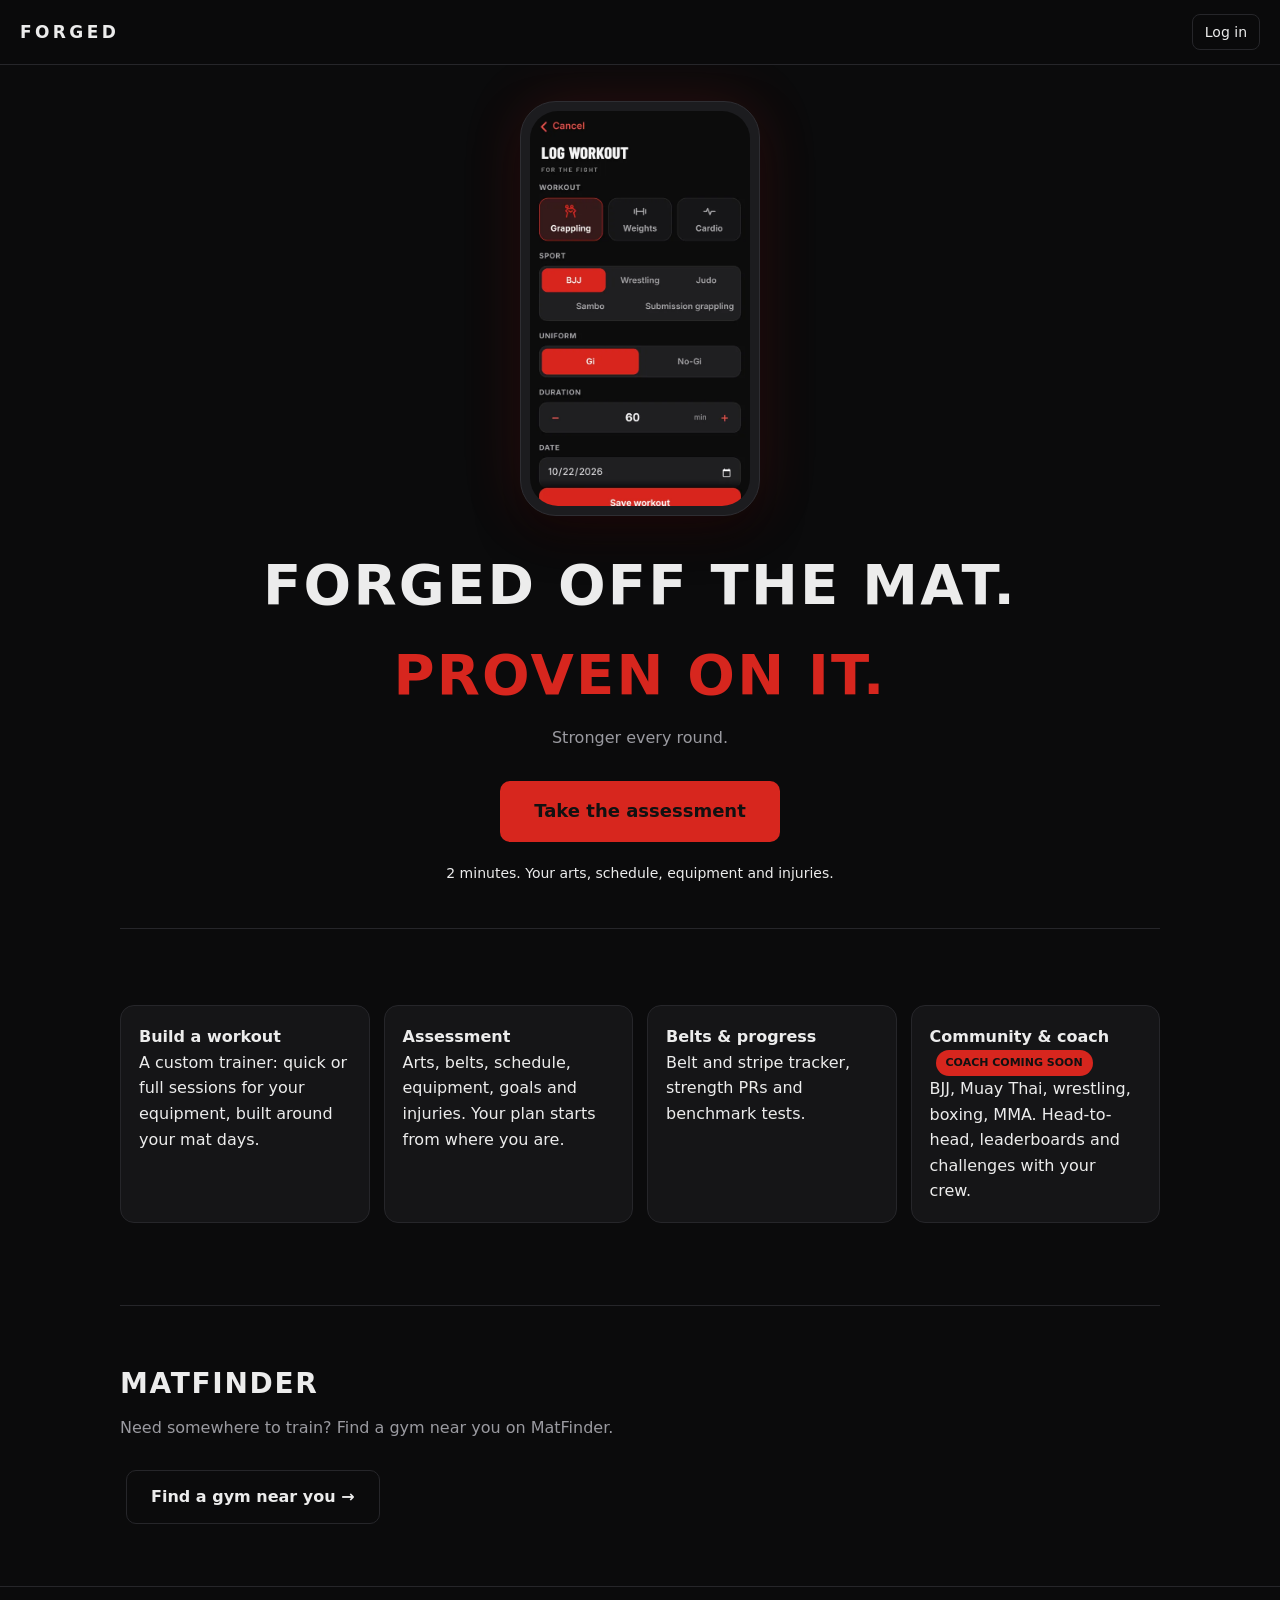
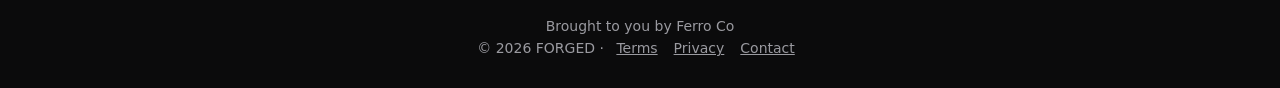
==== index.html @ e4dd95f2 "Landing hero: 'Forged off the mat. Proven on it.' / 'Stronger every round.'" ====
<!doctype html><html lang="en"><head><meta name="format-detection" content="telephone=no,email=no,address=no,date=no"><meta charset="utf-8"><meta name="viewport" content="width=device-width,initial-scale=1">
<title>FORGED — Forged off the mat. Proven on it.</title><meta name="description" content="FORGED builds your strength and mobility around your mat days, tracks your belts and keeps you training with your crew.">
<link rel="icon" href="/img/favicon.png"><meta property="og:image" content="https://forgedfight.com/img/share-card.png?v=1"><meta property="og:image:width" content="1200"><meta property="og:image:height" content="630"><meta name="twitter:card" content="summary_large_image"><meta name="twitter:image" content="https://forgedfight.com/img/share-card.png?v=1">
<style>
:root{--bg:#0B0B0C;--card:#151517;--line:#26262a;--fg:#ECECEC;--mute:#9a9aa0;--acc:#D7261E}
*{box-sizing:border-box}html{-webkit-text-size-adjust:100%;text-size-adjust:100%}body{margin:0;background:var(--bg);color:var(--fg);font:16px/1.6 system-ui,-apple-system,Segoe UI,Roboto,sans-serif}
a{color:var(--acc)}nav{display:flex;justify-content:space-between;align-items:center;padding:14px 20px;border-bottom:1px solid var(--line);position:sticky;top:0;background:rgba(11,11,12,.92);backdrop-filter:blur(6px);z-index:5}
nav b{letter-spacing:.2em}nav div a{color:var(--fg);text-decoration:none;margin-left:18px;font-size:14px}section{scroll-margin-top:72px}nav .brand,nav .brand:link,nav .brand:visited,nav .brand:hover{display:flex;flex-direction:column;align-items:flex-start;line-height:1;color:inherit;text-decoration:none;-webkit-tap-highlight-color:transparent;flex:0 0 auto;margin-right:14px}nav .brand b{font-size:17px;letter-spacing:.2em;white-space:nowrap;color:var(--fg)}nav .brand small{display:flex;align-items:center;gap:5px;margin-top:5px;font-size:9.5px;font-weight:600;letter-spacing:.08em;text-transform:uppercase;white-space:nowrap;color:var(--mute);text-decoration:none}nav .brand small img{height:12px;width:auto;flex:0 0 auto;display:block}nav div{display:flex;flex:0 0 auto;white-space:nowrap}.nl-short{display:none}@media(max-width:480px){nav div a{margin-left:12px}.nl-long{display:none}.nl-short{display:inline}}@media(max-width:400px){nav{padding:12px 14px}nav div a{margin-left:10px;font-size:13px}nav .brand{margin-right:10px}nav .brand small{font-size:8.5px;letter-spacing:.04em;gap:4px}nav .brand small img{height:11px}}@media(max-width:340px){nav{padding:12px 12px}nav div a{margin-left:6px;font-size:11.5px}nav .brand{margin-right:6px}nav .brand b{font-size:15px;letter-spacing:.16em}nav .brand small{font-size:8px;letter-spacing:.03em;gap:4px}nav .brand small img{height:10px}}
.wrap{max-width:1080px;margin:0 auto;padding:0 20px}
.hero{text-align:center;padding:48px 0 56px}.gymlink{margin:14px 0 0;font-size:14px}.gymlink a{color:var(--mute);text-decoration:none;border-bottom:1px solid var(--line);padding-bottom:2px}.gymlink a:hover{color:var(--fg);border-color:var(--mute)}.phone{width:min(240px,62vw);margin:0 auto 8px;padding:9px;border-radius:36px;background:#1c1c1f;border:1px solid #2e2e33;box-shadow:0 0 60px rgba(215,38,30,.16),0 20px 40px rgba(0,0,0,.5)}.phone img{display:block;width:100%;height:auto;border-radius:28px}
h1{font-size:clamp(32px,6vw,56px);margin:24px 0 6px;letter-spacing:.04em;text-transform:uppercase}h1 span{color:var(--acc)}
h2{font-size:28px;text-transform:uppercase;letter-spacing:.06em;margin:0 0 8px}.sub{color:var(--mute);margin:0 0 24px}
section{padding:56px 0;border-top:1px solid var(--line)}
.btn{display:inline-block;background:var(--acc);color:#111;font-weight:700;padding:13px 24px;border-radius:10px;text-decoration:none;margin:6px}
.btn.ghost{background:none;color:var(--fg);border:1px solid var(--line)}
.feat{display:grid;grid-template-columns:repeat(auto-fit,minmax(220px,1fr));gap:14px;margin:20px 0 26px}
.feat div{background:var(--card);border:1px solid var(--line);border-radius:14px;padding:18px}
.tag{position:absolute;top:12px;left:12px;background:var(--acc);color:#111;font-size:12px;font-weight:800;padding:4px 10px;border-radius:20px;text-transform:uppercase}
footer{border-top:1px solid var(--line);padding:28px 20px;text-align:center;color:var(--mute);font-size:14px}footer a{color:var(--mute);margin:0 8px}
.note{background:var(--card);border:1px solid var(--line);border-left:4px solid var(--acc);border-radius:14px;padding:18px 20px;margin-top:16px}.note p{margin:8px 0 0}.note .sub{margin:4px 0 0}
.tag.in{position:static;display:inline-block;margin-left:6px;font-size:11px;vertical-align:middle}
.btn.big{font-size:18px;padding:16px 34px}nav .login{font-size:14px;color:var(--fg);border:1px solid var(--line);border-radius:8px;padding:6px 12px;margin-left:0}.hero{padding:36px 0 44px}
</style>
</head><body>
<nav><a class="brand" href="/" aria-label="FORGED home"><b>FORGED</b></a><div><a class="login" href="https://forgedfightapp.github.io/?start=signin">Log in</a></div></nav>
<main class="wrap">
<header class="hero"><div class="phone"><img src="/img/app-quick-log.webp" alt="The FORGED app" width="540" height="969"></div>
<h1>Forged off the mat. <span>Proven on it.</span></h1><p class="sub">Stronger every round.</p>
<a class="btn big" href="https://forgedfightapp.github.io/?start=assess">Take the assessment</a><p class="gymlink">2 minutes. Your arts, schedule, equipment and injuries.</p></header>
<section id="app">
<div class="feat"><div><b>Build a workout</b><br>A custom trainer: quick or full sessions for your equipment, built around your mat days.</div><div><b>Assessment</b><br>Arts, belts, schedule, equipment, goals and injuries. Your plan starts from where you are.</div><div><b>Belts &amp; progress</b><br>Belt and stripe tracker, strength PRs and benchmark tests.</div><div><b>Community &amp; coach <span class="tag in">Coach coming soon</span></b><br>BJJ, Muay Thai, wrestling, boxing, MMA. Head-to-head, leaderboards and challenges with your crew.</div></div>
</section>
<section id="matfinder"><h2>MatFinder</h2><p class="sub">Need somewhere to train? Find a gym near you on MatFinder.</p><a class="btn ghost" href="https://matfinderhq.com" rel="noopener">Find a gym near you →</a></section>
</main>
<footer>Brought to you by Ferro Co<br>© 2026 FORGED · <a href="https://forgedfightapp.github.io/terms.html">Terms</a><a href="https://forgedfightapp.github.io/privacy.html">Privacy</a><a href="mailto:hello@forgedfight.com">Contact</a></footer>
</body></html>
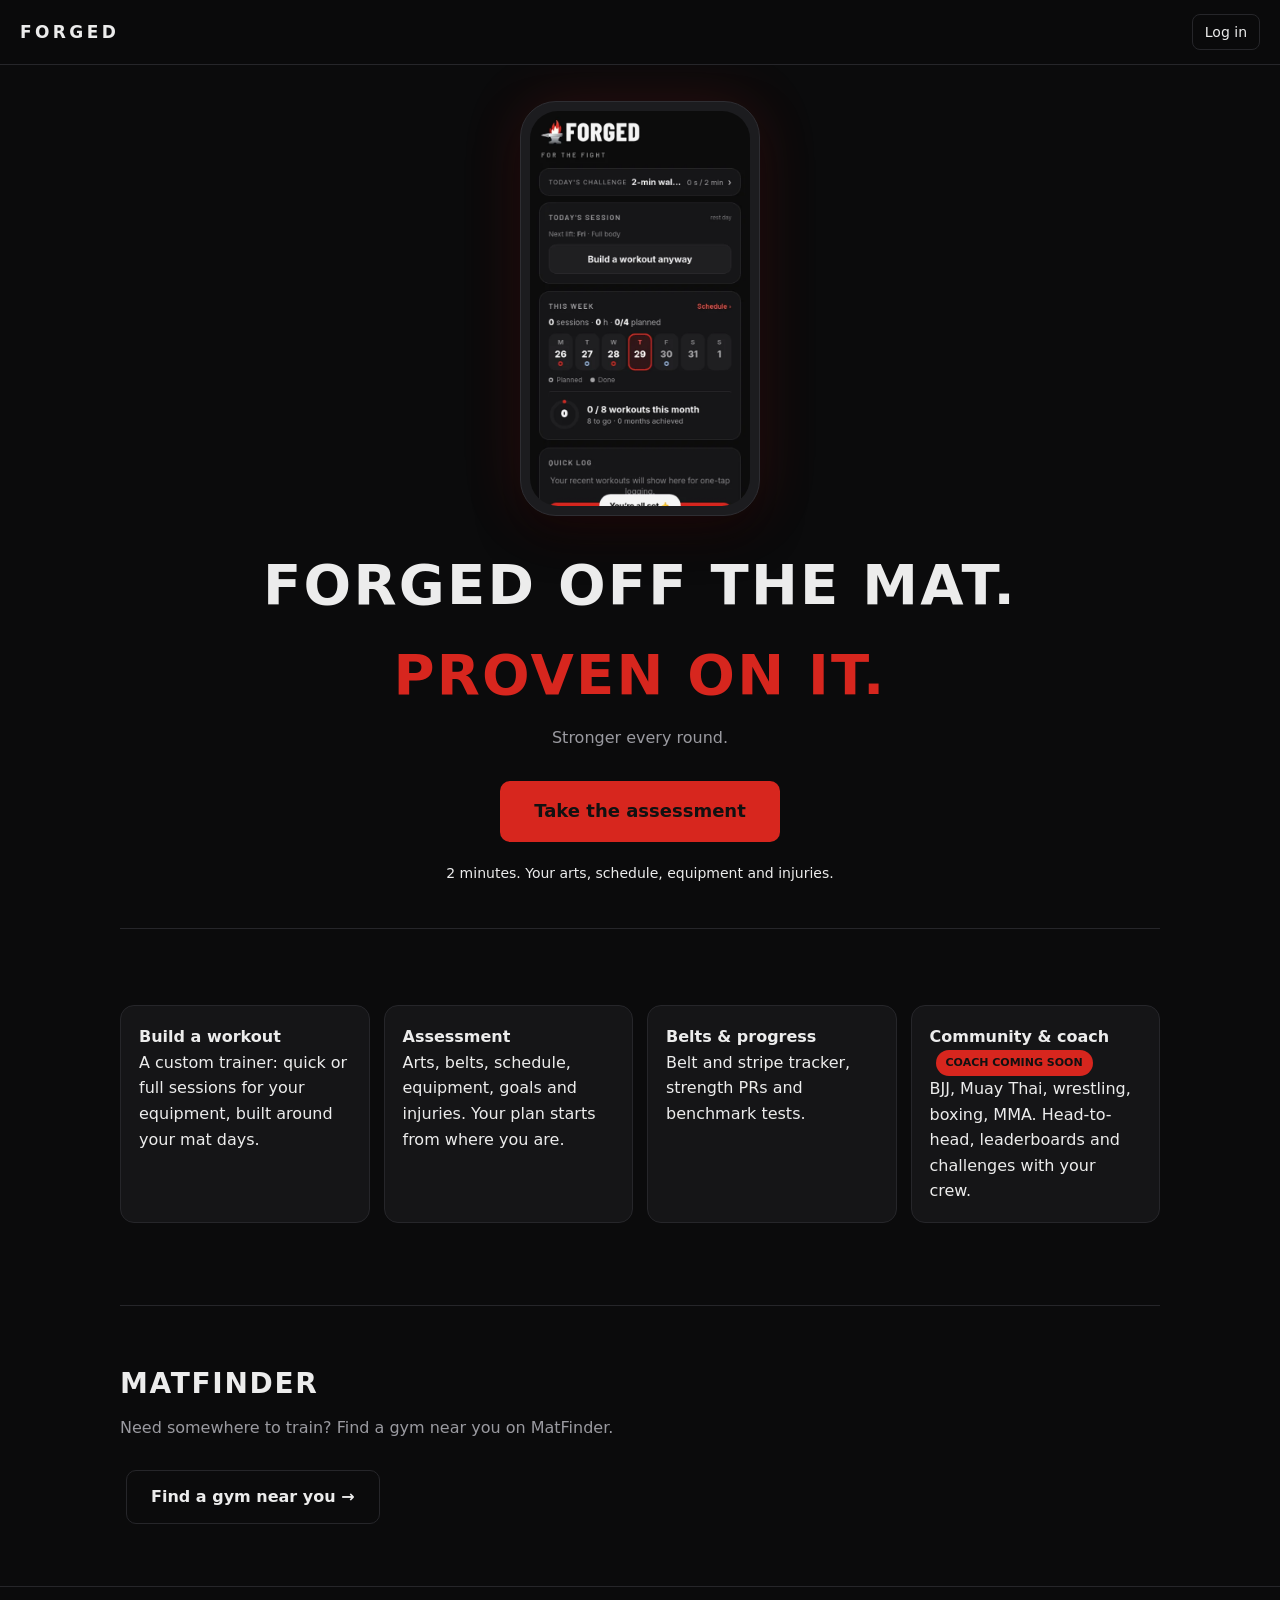
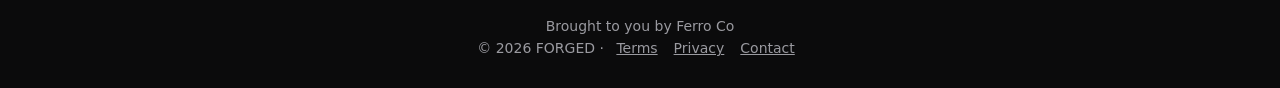
==== commit 41cd672d: "Hero: current 3.18.0 Home screen" ====
--- a/index.html
+++ b/index.html
@@ -24,8 +24,8 @@
 </head><body>
 <nav><a class="brand" href="/" aria-label="FORGED home"><b>FORGED</b></a><div><a class="login" href="https://forgedfightapp.github.io/?start=signin">Log in</a></div></nav>
 <main class="wrap">
-<header class="hero"><div class="phone"><img src="/img/app-quick-log.webp" alt="The FORGED app" width="540" height="969"></div>
-<h1>Forged off the mat. <span>Proven on it.</span></h1><p class="sub">Stronger every round.</p>
+<header class="hero"><div class="phone"><img src="/img/app-home.webp" alt="The FORGED app" width="540" height="969"></div>
+<h1>Forged off the mat. <span style="white-space:nowrap">Proven on it.</span></h1><p class="sub">Stronger every round.</p>
 <a class="btn big" href="https://forgedfightapp.github.io/?start=assess">Take the assessment</a><p class="gymlink">2 minutes. Your arts, schedule, equipment and injuries.</p></header>
 <section id="app">
 <div class="feat"><div><b>Build a workout</b><br>A custom trainer: quick or full sessions for your equipment, built around your mat days.</div><div><b>Assessment</b><br>Arts, belts, schedule, equipment, goals and injuries. Your plan starts from where you are.</div><div><b>Belts &amp; progress</b><br>Belt and stripe tracker, strength PRs and benchmark tests.</div><div><b>Community &amp; coach <span class="tag in">Coach coming soon</span></b><br>BJJ, Muay Thai, wrestling, boxing, MMA. Head-to-head, leaderboards and challenges with your crew.</div></div>
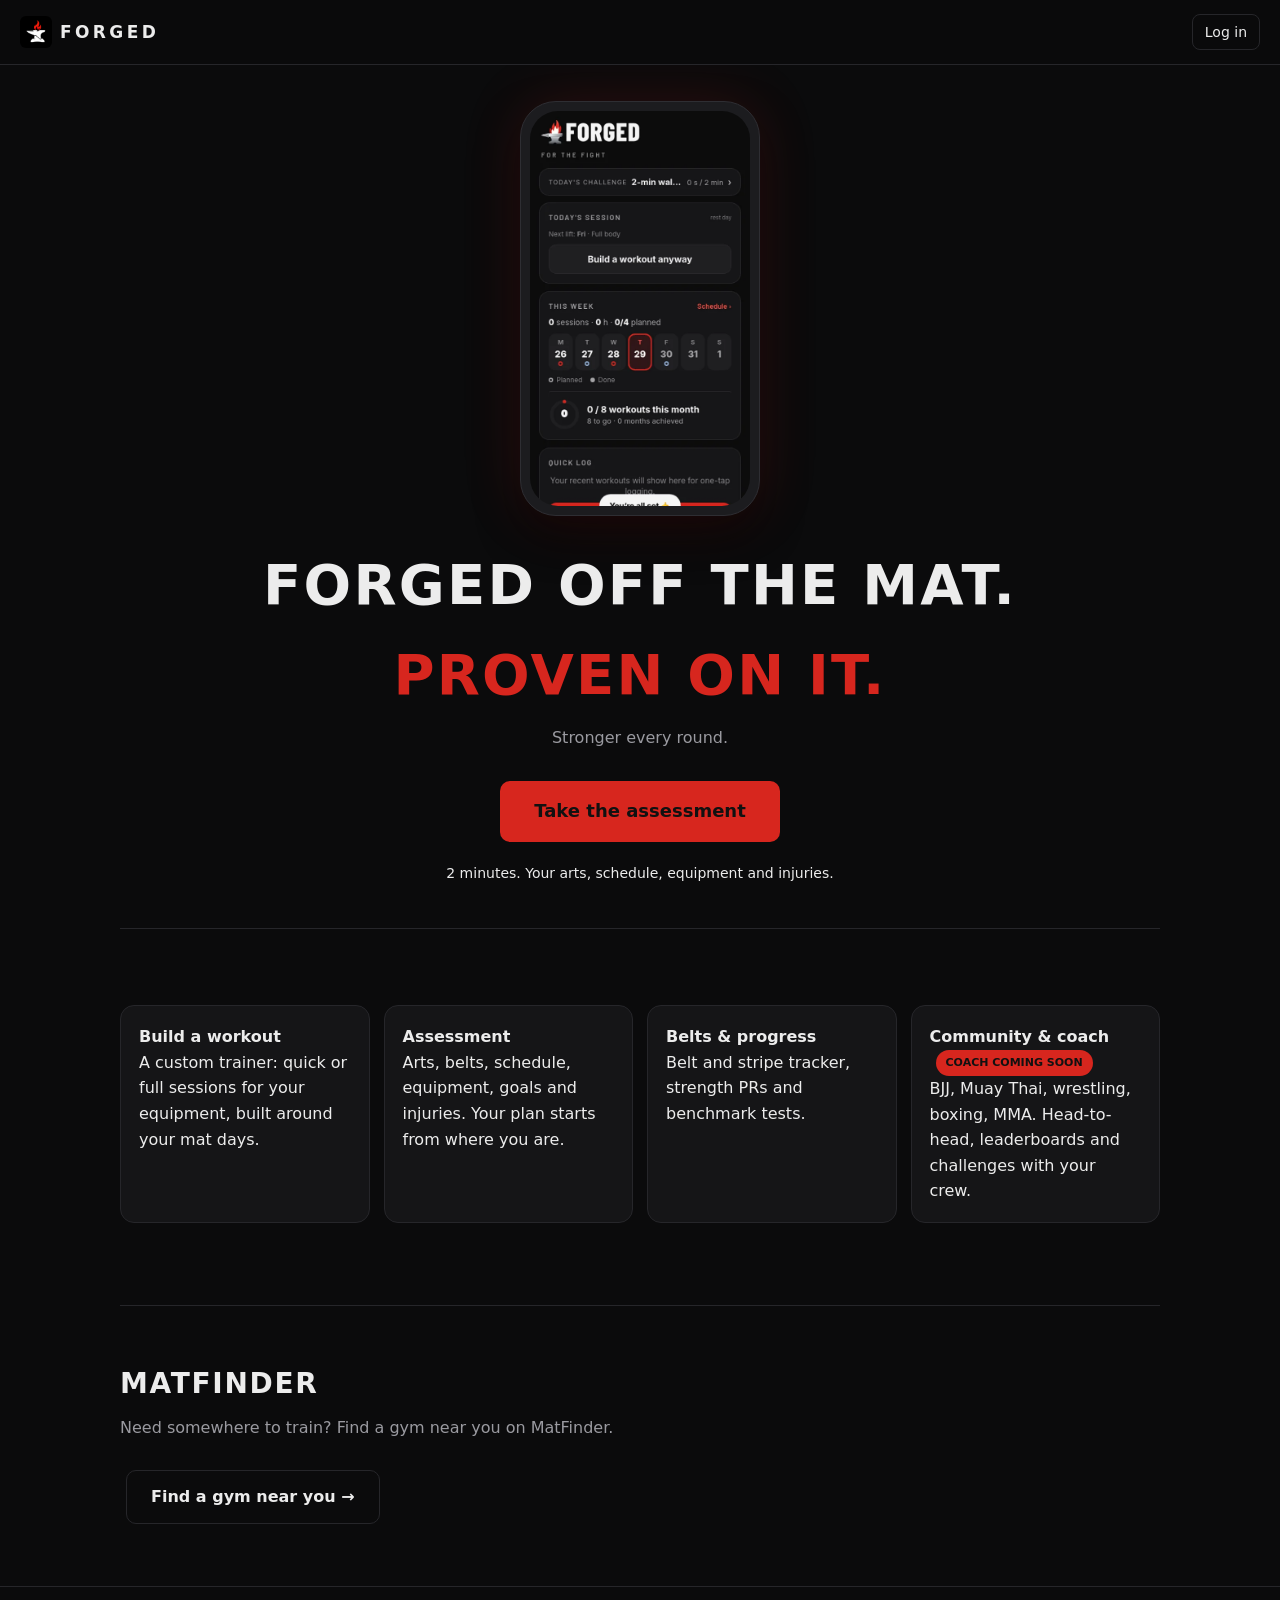
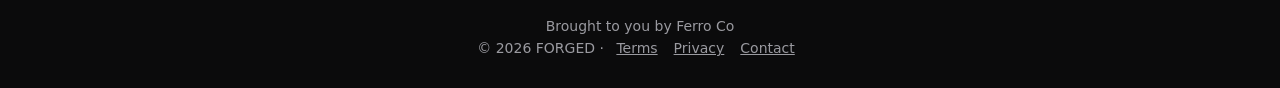
==== commit 776ffe2a: "Anvil-and-flame logo: nav mark, favicon, apple-touch-icon, 1200x630 og/twitter share card" ====
--- a/index.html
+++ b/index.html
@@ -1,11 +1,11 @@
 <!doctype html><html lang="en"><head><meta name="format-detection" content="telephone=no,email=no,address=no,date=no"><meta charset="utf-8"><meta name="viewport" content="width=device-width,initial-scale=1">
 <title>FORGED — Forged off the mat. Proven on it.</title><meta name="description" content="FORGED builds your strength and mobility around your mat days, tracks your belts and keeps you training with your crew.">
-<link rel="icon" href="/img/favicon.png"><meta property="og:image" content="https://forgedfight.com/img/share-card.png?v=1"><meta property="og:image:width" content="1200"><meta property="og:image:height" content="630"><meta name="twitter:card" content="summary_large_image"><meta name="twitter:image" content="https://forgedfight.com/img/share-card.png?v=1">
+<link rel="icon" href="/img/favicon.png?v=2" type="image/png"><link rel="apple-touch-icon" href="/img/apple-touch-icon.png"><meta property="og:image" content="https://forgedfight.com/img/share-card.png?v=2"><meta property="og:image:width" content="1200"><meta property="og:image:height" content="630"><meta name="twitter:card" content="summary_large_image"><meta name="twitter:image" content="https://forgedfight.com/img/share-card.png?v=2">
 <style>
 :root{--bg:#0B0B0C;--card:#151517;--line:#26262a;--fg:#ECECEC;--mute:#9a9aa0;--acc:#D7261E}
 *{box-sizing:border-box}html{-webkit-text-size-adjust:100%;text-size-adjust:100%}body{margin:0;background:var(--bg);color:var(--fg);font:16px/1.6 system-ui,-apple-system,Segoe UI,Roboto,sans-serif}
 a{color:var(--acc)}nav{display:flex;justify-content:space-between;align-items:center;padding:14px 20px;border-bottom:1px solid var(--line);position:sticky;top:0;background:rgba(11,11,12,.92);backdrop-filter:blur(6px);z-index:5}
-nav b{letter-spacing:.2em}nav div a{color:var(--fg);text-decoration:none;margin-left:18px;font-size:14px}section{scroll-margin-top:72px}nav .brand,nav .brand:link,nav .brand:visited,nav .brand:hover{display:flex;flex-direction:column;align-items:flex-start;line-height:1;color:inherit;text-decoration:none;-webkit-tap-highlight-color:transparent;flex:0 0 auto;margin-right:14px}nav .brand b{font-size:17px;letter-spacing:.2em;white-space:nowrap;color:var(--fg)}nav .brand small{display:flex;align-items:center;gap:5px;margin-top:5px;font-size:9.5px;font-weight:600;letter-spacing:.08em;text-transform:uppercase;white-space:nowrap;color:var(--mute);text-decoration:none}nav .brand small img{height:12px;width:auto;flex:0 0 auto;display:block}nav div{display:flex;flex:0 0 auto;white-space:nowrap}.nl-short{display:none}@media(max-width:480px){nav div a{margin-left:12px}.nl-long{display:none}.nl-short{display:inline}}@media(max-width:400px){nav{padding:12px 14px}nav div a{margin-left:10px;font-size:13px}nav .brand{margin-right:10px}nav .brand small{font-size:8.5px;letter-spacing:.04em;gap:4px}nav .brand small img{height:11px}}@media(max-width:340px){nav{padding:12px 12px}nav div a{margin-left:6px;font-size:11.5px}nav .brand{margin-right:6px}nav .brand b{font-size:15px;letter-spacing:.16em}nav .brand small{font-size:8px;letter-spacing:.03em;gap:4px}nav .brand small img{height:10px}}
+nav b{letter-spacing:.2em}nav .brand .mark{width:32px;height:32px;display:block;border-radius:6px}nav div a{color:var(--fg);text-decoration:none;margin-left:18px;font-size:14px}section{scroll-margin-top:72px}nav .brand,nav .brand:link,nav .brand:visited,nav .brand:hover{display:flex;flex-direction:row;align-items:center;gap:8px;line-height:1;color:inherit;text-decoration:none;-webkit-tap-highlight-color:transparent;flex:0 0 auto;margin-right:14px}nav .brand b{font-size:17px;letter-spacing:.2em;white-space:nowrap;color:var(--fg)}nav .brand small{display:flex;align-items:center;gap:5px;margin-top:5px;font-size:9.5px;font-weight:600;letter-spacing:.08em;text-transform:uppercase;white-space:nowrap;color:var(--mute);text-decoration:none}nav .brand small img{height:12px;width:auto;flex:0 0 auto;display:block}nav div{display:flex;flex:0 0 auto;white-space:nowrap}.nl-short{display:none}@media(max-width:480px){nav div a{margin-left:12px}.nl-long{display:none}.nl-short{display:inline}}@media(max-width:400px){nav{padding:12px 14px}nav div a{margin-left:10px;font-size:13px}nav .brand{margin-right:10px}nav .brand small{font-size:8.5px;letter-spacing:.04em;gap:4px}nav .brand small img{height:11px}}@media(max-width:340px){nav{padding:12px 12px}nav div a{margin-left:6px;font-size:11.5px}nav .brand{margin-right:6px}nav .brand b{font-size:15px;letter-spacing:.16em}nav .brand small{font-size:8px;letter-spacing:.03em;gap:4px}nav .brand small img{height:10px}}
 .wrap{max-width:1080px;margin:0 auto;padding:0 20px}
 .hero{text-align:center;padding:48px 0 56px}.gymlink{margin:14px 0 0;font-size:14px}.gymlink a{color:var(--mute);text-decoration:none;border-bottom:1px solid var(--line);padding-bottom:2px}.gymlink a:hover{color:var(--fg);border-color:var(--mute)}.phone{width:min(240px,62vw);margin:0 auto 8px;padding:9px;border-radius:36px;background:#1c1c1f;border:1px solid #2e2e33;box-shadow:0 0 60px rgba(215,38,30,.16),0 20px 40px rgba(0,0,0,.5)}.phone img{display:block;width:100%;height:auto;border-radius:28px}
 h1{font-size:clamp(32px,6vw,56px);margin:24px 0 6px;letter-spacing:.04em;text-transform:uppercase}h1 span{color:var(--acc)}
@@ -22,7 +22,7 @@
 .btn.big{font-size:18px;padding:16px 34px}nav .login{font-size:14px;color:var(--fg);border:1px solid var(--line);border-radius:8px;padding:6px 12px;margin-left:0}.hero{padding:36px 0 44px}
 </style>
 </head><body>
-<nav><a class="brand" href="/" aria-label="FORGED home"><b>FORGED</b></a><div><a class="login" href="https://forgedfightapp.github.io/?start=signin">Log in</a></div></nav>
+<nav><a class="brand" href="/" aria-label="FORGED home"><img class="mark" src="/img/logo-mark.png" alt="" width="32" height="32"><b>FORGED</b></a><div><a class="login" href="https://forgedfightapp.github.io/?start=signin">Log in</a></div></nav>
 <main class="wrap">
 <header class="hero"><div class="phone"><img src="/img/app-home.webp" alt="The FORGED app" width="540" height="969"></div>
 <h1>Forged off the mat. <span style="white-space:nowrap">Proven on it.</span></h1><p class="sub">Stronger every round.</p>
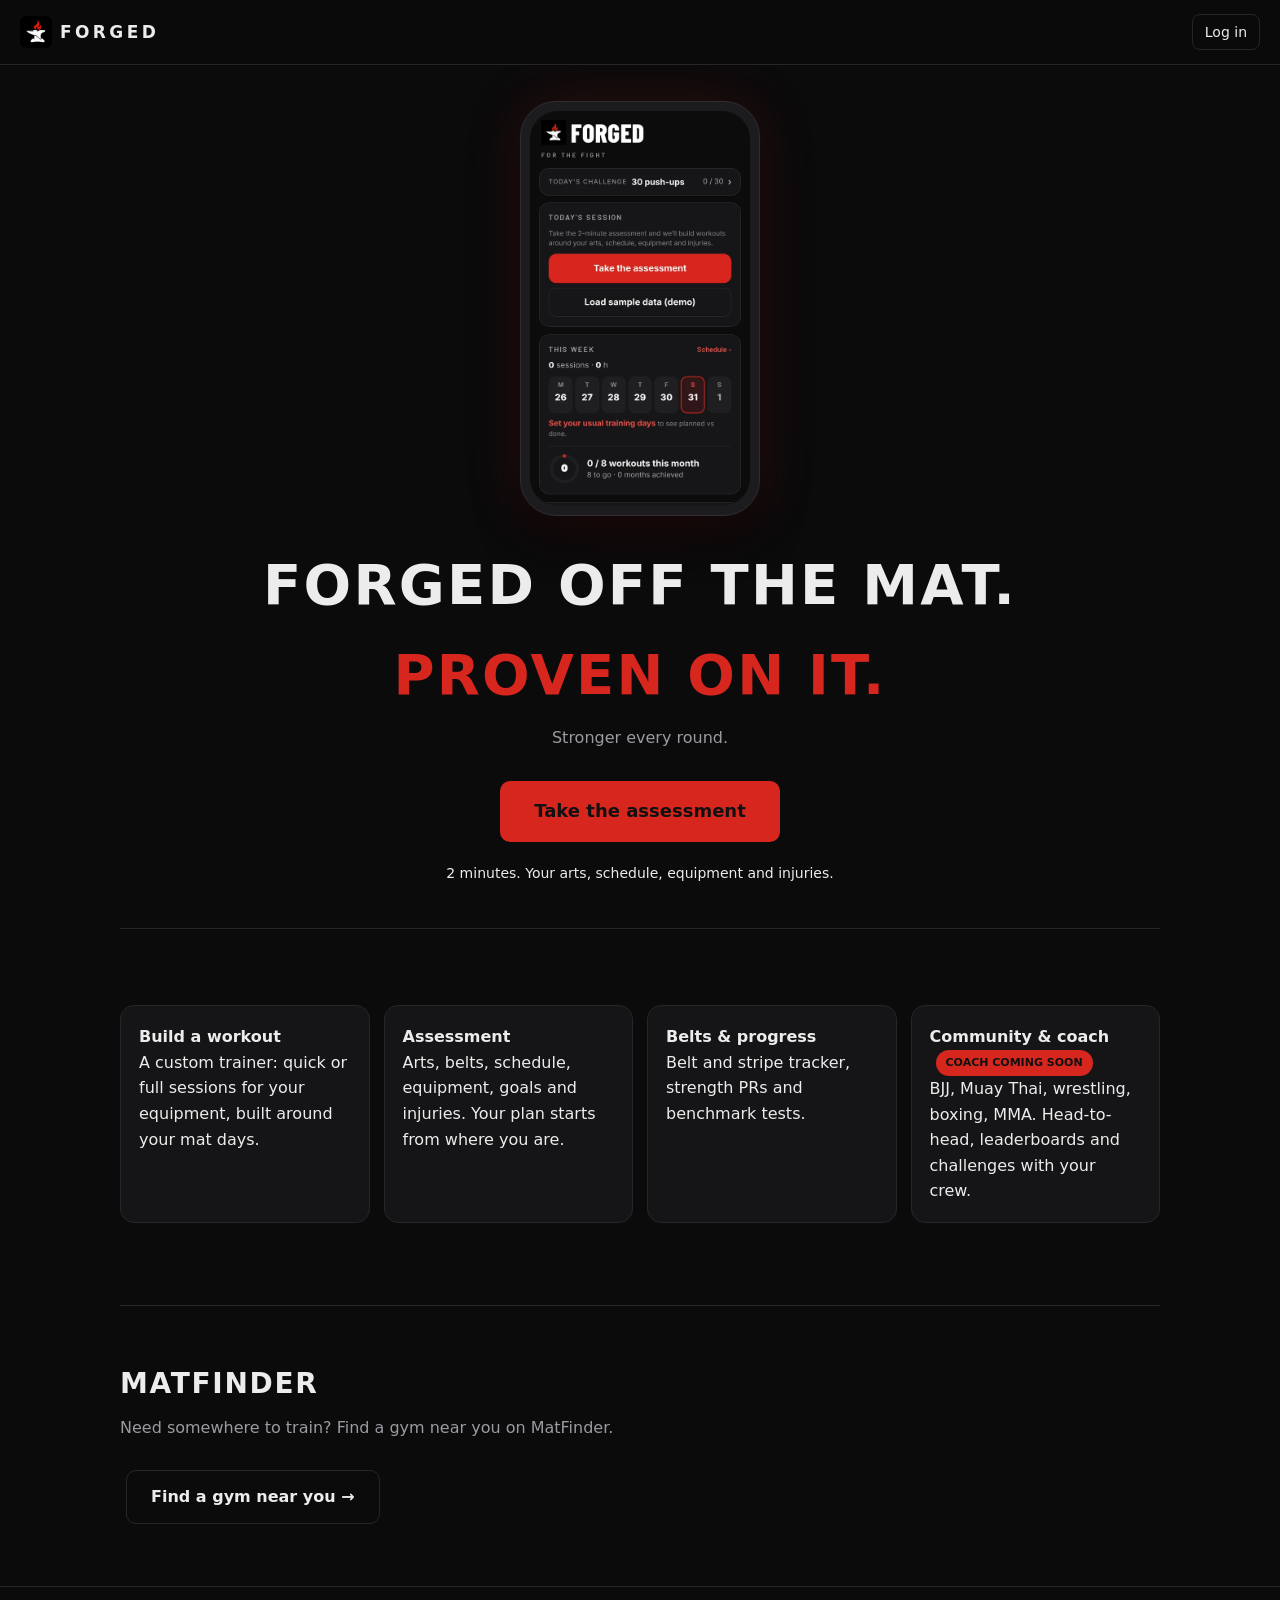
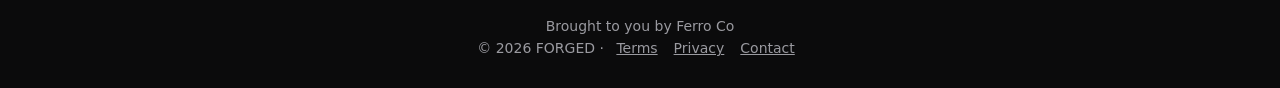
==== commit 8cfbd2f4: "Hero phone screen shows the new anvil logo" ====
--- a/index.html
+++ b/index.html
@@ -24,7 +24,7 @@
 </head><body>
 <nav><a class="brand" href="/" aria-label="FORGED home"><img class="mark" src="/img/logo-mark.png" alt="" width="32" height="32"><b>FORGED</b></a><div><a class="login" href="https://forgedfightapp.github.io/?start=signin">Log in</a></div></nav>
 <main class="wrap">
-<header class="hero"><div class="phone"><img src="/img/app-home.webp" alt="The FORGED app" width="540" height="969"></div>
+<header class="hero"><div class="phone"><img src="/img/app-home.webp?v=2" alt="The FORGED app" width="540" height="969"></div>
 <h1>Forged off the mat. <span style="white-space:nowrap">Proven on it.</span></h1><p class="sub">Stronger every round.</p>
 <a class="btn big" href="https://forgedfightapp.github.io/?start=assess">Take the assessment</a><p class="gymlink">2 minutes. Your arts, schedule, equipment and injuries.</p></header>
 <section id="app">
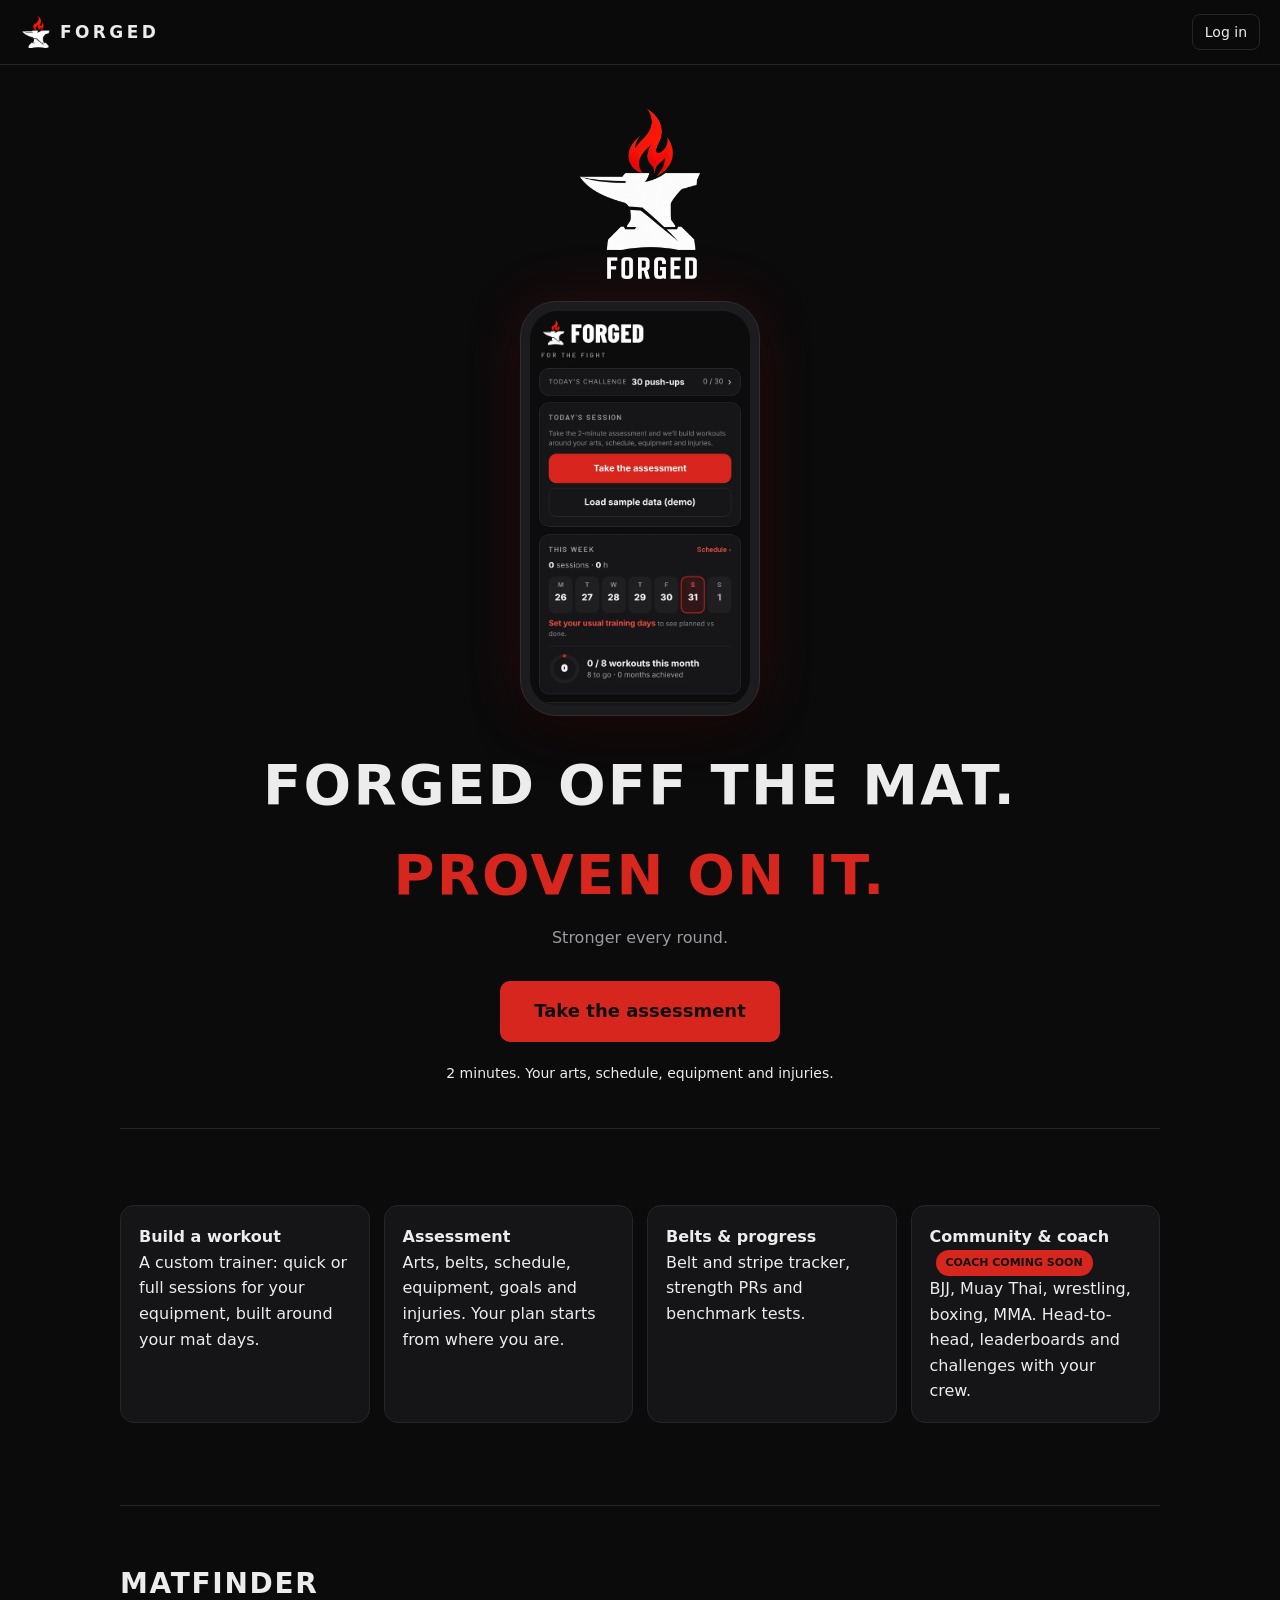
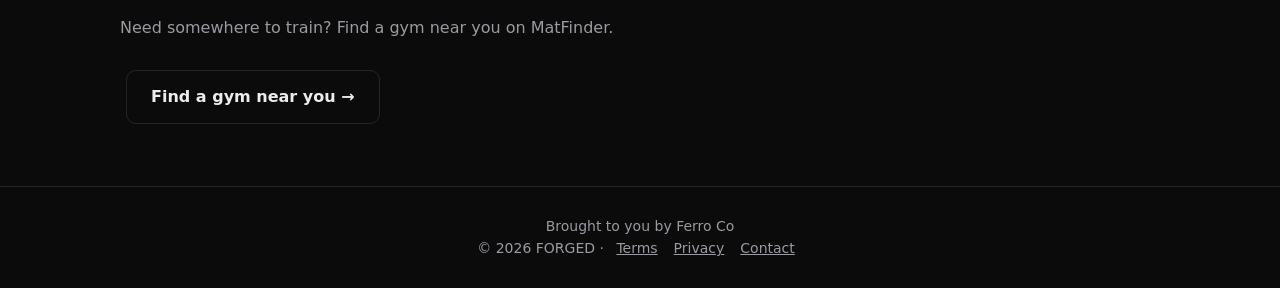
==== commit c2e045b5: "Final FORGED logo: mark in nav/favicon/touch icon, wordmark in hero and og card, hero phone refreshe" ====
--- a/index.html
+++ b/index.html
@@ -1,11 +1,11 @@
 <!doctype html><html lang="en"><head><meta name="format-detection" content="telephone=no,email=no,address=no,date=no"><meta charset="utf-8"><meta name="viewport" content="width=device-width,initial-scale=1">
 <title>FORGED — Forged off the mat. Proven on it.</title><meta name="description" content="FORGED builds your strength and mobility around your mat days, tracks your belts and keeps you training with your crew.">
-<link rel="icon" href="/img/favicon.png?v=2" type="image/png"><link rel="apple-touch-icon" href="/img/apple-touch-icon.png"><meta property="og:image" content="https://forgedfight.com/img/share-card.png?v=2"><meta property="og:image:width" content="1200"><meta property="og:image:height" content="630"><meta name="twitter:card" content="summary_large_image"><meta name="twitter:image" content="https://forgedfight.com/img/share-card.png?v=2">
+<link rel="icon" href="/img/favicon.png?v=3" type="image/png"><link rel="apple-touch-icon" href="/img/apple-touch-icon.png"><meta property="og:image" content="https://forgedfight.com/img/share-card.png?v=3"><meta property="og:image:width" content="1200"><meta property="og:image:height" content="630"><meta name="twitter:card" content="summary_large_image"><meta name="twitter:image" content="https://forgedfight.com/img/share-card.png?v=3">
 <style>
 :root{--bg:#0B0B0C;--card:#151517;--line:#26262a;--fg:#ECECEC;--mute:#9a9aa0;--acc:#D7261E}
 *{box-sizing:border-box}html{-webkit-text-size-adjust:100%;text-size-adjust:100%}body{margin:0;background:var(--bg);color:var(--fg);font:16px/1.6 system-ui,-apple-system,Segoe UI,Roboto,sans-serif}
 a{color:var(--acc)}nav{display:flex;justify-content:space-between;align-items:center;padding:14px 20px;border-bottom:1px solid var(--line);position:sticky;top:0;background:rgba(11,11,12,.92);backdrop-filter:blur(6px);z-index:5}
-nav b{letter-spacing:.2em}nav .brand .mark{width:32px;height:32px;display:block;border-radius:6px}nav div a{color:var(--fg);text-decoration:none;margin-left:18px;font-size:14px}section{scroll-margin-top:72px}nav .brand,nav .brand:link,nav .brand:visited,nav .brand:hover{display:flex;flex-direction:row;align-items:center;gap:8px;line-height:1;color:inherit;text-decoration:none;-webkit-tap-highlight-color:transparent;flex:0 0 auto;margin-right:14px}nav .brand b{font-size:17px;letter-spacing:.2em;white-space:nowrap;color:var(--fg)}nav .brand small{display:flex;align-items:center;gap:5px;margin-top:5px;font-size:9.5px;font-weight:600;letter-spacing:.08em;text-transform:uppercase;white-space:nowrap;color:var(--mute);text-decoration:none}nav .brand small img{height:12px;width:auto;flex:0 0 auto;display:block}nav div{display:flex;flex:0 0 auto;white-space:nowrap}.nl-short{display:none}@media(max-width:480px){nav div a{margin-left:12px}.nl-long{display:none}.nl-short{display:inline}}@media(max-width:400px){nav{padding:12px 14px}nav div a{margin-left:10px;font-size:13px}nav .brand{margin-right:10px}nav .brand small{font-size:8.5px;letter-spacing:.04em;gap:4px}nav .brand small img{height:11px}}@media(max-width:340px){nav{padding:12px 12px}nav div a{margin-left:6px;font-size:11.5px}nav .brand{margin-right:6px}nav .brand b{font-size:15px;letter-spacing:.16em}nav .brand small{font-size:8px;letter-spacing:.03em;gap:4px}nav .brand small img{height:10px}}
+nav b{letter-spacing:.2em}.hero-wordmark{display:block;height:170px;width:auto;margin:8px auto 22px}@media(max-width:600px){.hero-wordmark{height:120px}}nav .brand .mark{width:32px;height:32px;display:block;border-radius:6px}nav div a{color:var(--fg);text-decoration:none;margin-left:18px;font-size:14px}section{scroll-margin-top:72px}nav .brand,nav .brand:link,nav .brand:visited,nav .brand:hover{display:flex;flex-direction:row;align-items:center;gap:8px;line-height:1;color:inherit;text-decoration:none;-webkit-tap-highlight-color:transparent;flex:0 0 auto;margin-right:14px}nav .brand b{font-size:17px;letter-spacing:.2em;white-space:nowrap;color:var(--fg)}nav .brand small{display:flex;align-items:center;gap:5px;margin-top:5px;font-size:9.5px;font-weight:600;letter-spacing:.08em;text-transform:uppercase;white-space:nowrap;color:var(--mute);text-decoration:none}nav .brand small img{height:12px;width:auto;flex:0 0 auto;display:block}nav div{display:flex;flex:0 0 auto;white-space:nowrap}.nl-short{display:none}@media(max-width:480px){nav div a{margin-left:12px}.nl-long{display:none}.nl-short{display:inline}}@media(max-width:400px){nav{padding:12px 14px}nav div a{margin-left:10px;font-size:13px}nav .brand{margin-right:10px}nav .brand small{font-size:8.5px;letter-spacing:.04em;gap:4px}nav .brand small img{height:11px}}@media(max-width:340px){nav{padding:12px 12px}nav div a{margin-left:6px;font-size:11.5px}nav .brand{margin-right:6px}nav .brand b{font-size:15px;letter-spacing:.16em}nav .brand small{font-size:8px;letter-spacing:.03em;gap:4px}nav .brand small img{height:10px}}
 .wrap{max-width:1080px;margin:0 auto;padding:0 20px}
 .hero{text-align:center;padding:48px 0 56px}.gymlink{margin:14px 0 0;font-size:14px}.gymlink a{color:var(--mute);text-decoration:none;border-bottom:1px solid var(--line);padding-bottom:2px}.gymlink a:hover{color:var(--fg);border-color:var(--mute)}.phone{width:min(240px,62vw);margin:0 auto 8px;padding:9px;border-radius:36px;background:#1c1c1f;border:1px solid #2e2e33;box-shadow:0 0 60px rgba(215,38,30,.16),0 20px 40px rgba(0,0,0,.5)}.phone img{display:block;width:100%;height:auto;border-radius:28px}
 h1{font-size:clamp(32px,6vw,56px);margin:24px 0 6px;letter-spacing:.04em;text-transform:uppercase}h1 span{color:var(--acc)}
@@ -24,7 +24,7 @@
 </head><body>
 <nav><a class="brand" href="/" aria-label="FORGED home"><img class="mark" src="/img/logo-mark.png" alt="" width="32" height="32"><b>FORGED</b></a><div><a class="login" href="https://forgedfightapp.github.io/?start=signin">Log in</a></div></nav>
 <main class="wrap">
-<header class="hero"><div class="phone"><img src="/img/app-home.webp?v=2" alt="The FORGED app" width="540" height="969"></div>
+<header class="hero"><img class="hero-wordmark" src="/img/wordmark.png?v=2" alt="FORGED" width="427" height="600"><div class="phone"><img src="/img/app-home.webp?v=4" alt="The FORGED app" width="540" height="969"></div>
 <h1>Forged off the mat. <span style="white-space:nowrap">Proven on it.</span></h1><p class="sub">Stronger every round.</p>
 <a class="btn big" href="https://forgedfightapp.github.io/?start=assess">Take the assessment</a><p class="gymlink">2 minutes. Your arts, schedule, equipment and injuries.</p></header>
 <section id="app">
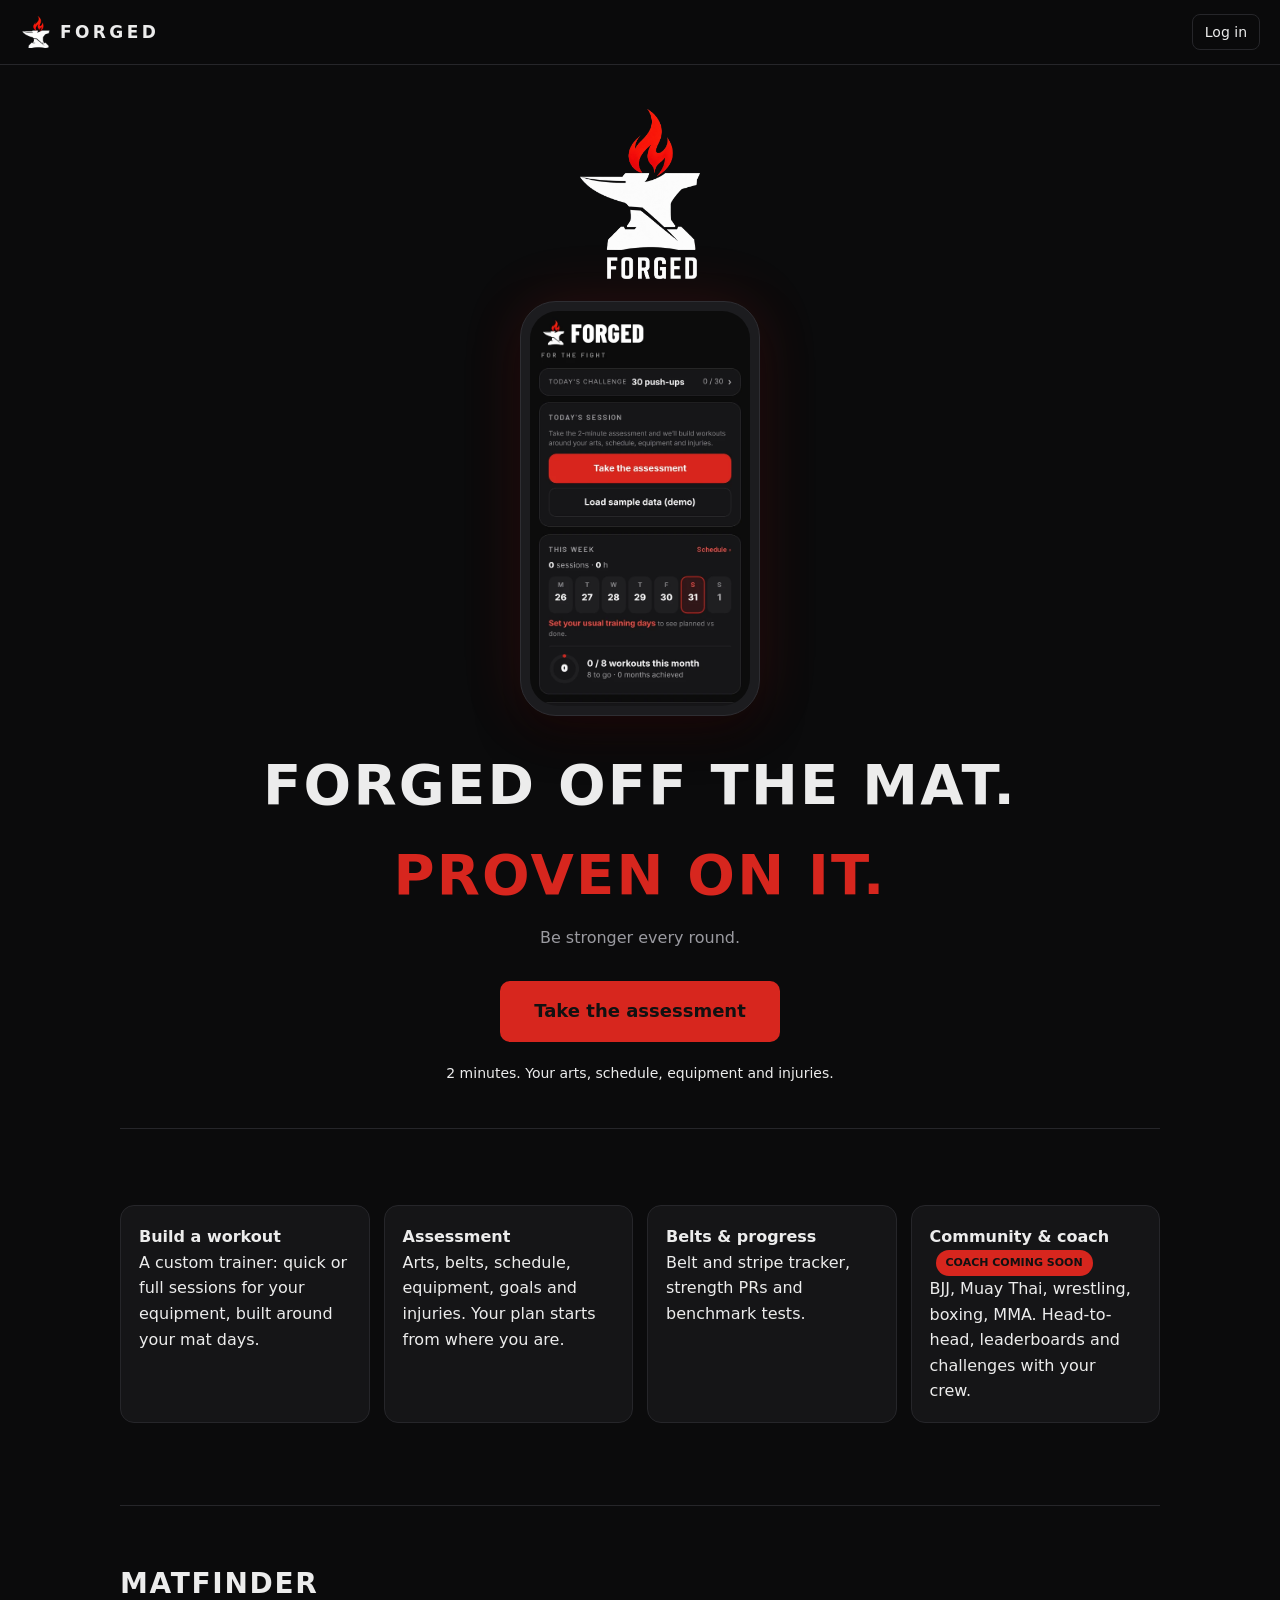
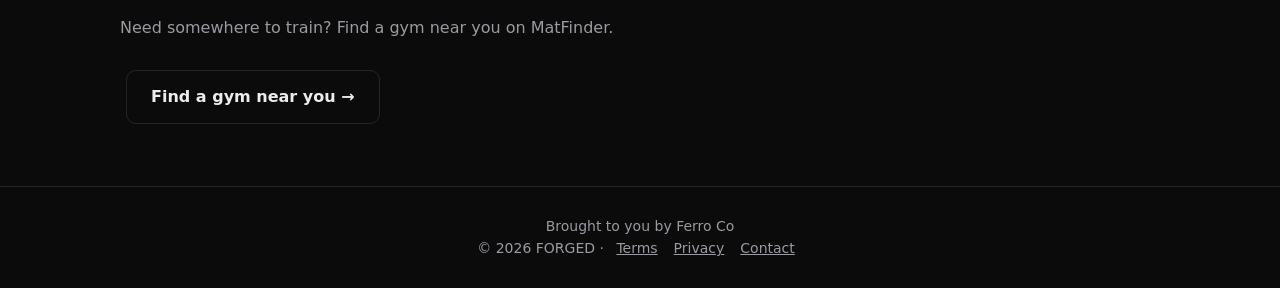
==== commit ab6ced16: "Subhead: Be stronger every round." ====
--- a/index.html
+++ b/index.html
@@ -25,7 +25,7 @@
 <nav><a class="brand" href="/" aria-label="FORGED home"><img class="mark" src="/img/logo-mark.png" alt="" width="32" height="32"><b>FORGED</b></a><div><a class="login" href="https://forgedfightapp.github.io/?start=signin">Log in</a></div></nav>
 <main class="wrap">
 <header class="hero"><img class="hero-wordmark" src="/img/wordmark.png?v=2" alt="FORGED" width="427" height="600"><div class="phone"><img src="/img/app-home.webp?v=4" alt="The FORGED app" width="540" height="969"></div>
-<h1>Forged off the mat. <span style="white-space:nowrap">Proven on it.</span></h1><p class="sub">Stronger every round.</p>
+<h1>Forged off the mat. <span style="white-space:nowrap">Proven on it.</span></h1><p class="sub">Be stronger every round.</p>
 <a class="btn big" href="https://forgedfightapp.github.io/?start=assess">Take the assessment</a><p class="gymlink">2 minutes. Your arts, schedule, equipment and injuries.</p></header>
 <section id="app">
 <div class="feat"><div><b>Build a workout</b><br>A custom trainer: quick or full sessions for your equipment, built around your mat days.</div><div><b>Assessment</b><br>Arts, belts, schedule, equipment, goals and injuries. Your plan starts from where you are.</div><div><b>Belts &amp; progress</b><br>Belt and stripe tracker, strength PRs and benchmark tests.</div><div><b>Community &amp; coach <span class="tag in">Coach coming soon</span></b><br>BJJ, Muay Thai, wrestling, boxing, MMA. Head-to-head, leaderboards and challenges with your crew.</div></div>
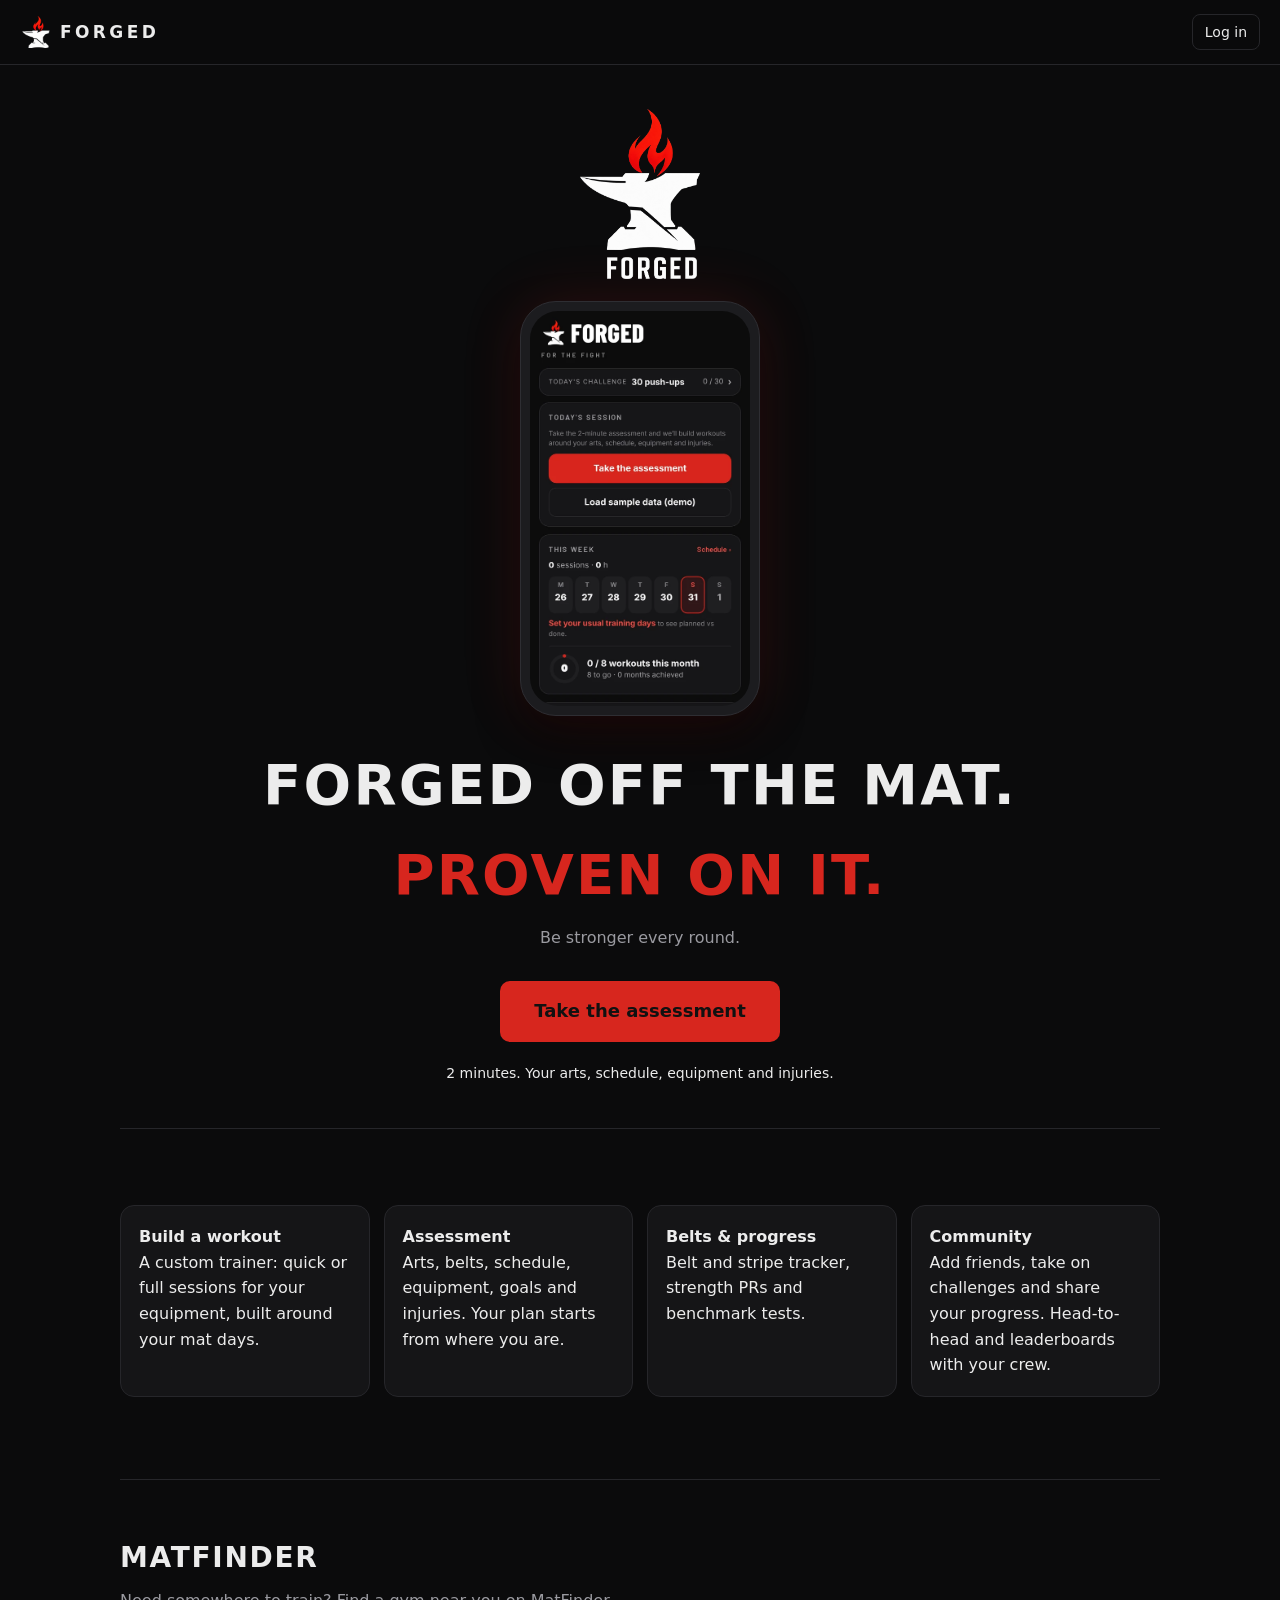
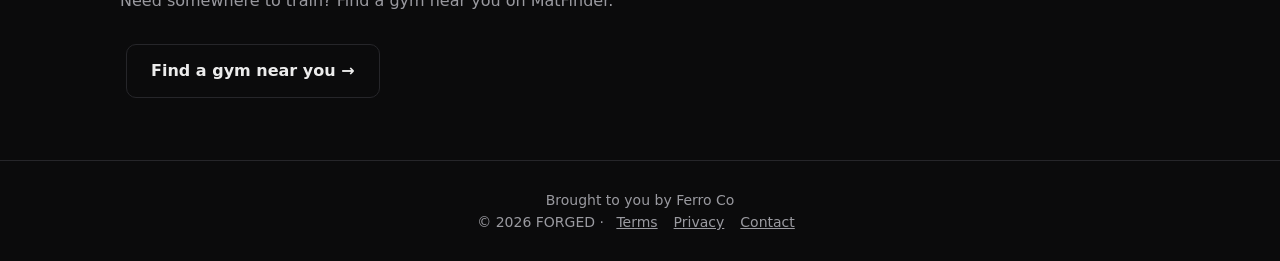
==== commit 66b58e95: "Remove coach: Community tile is friends, challenges and sharing progress" ====
--- a/index.html
+++ b/index.html
@@ -18,7 +18,6 @@
 .tag{position:absolute;top:12px;left:12px;background:var(--acc);color:#111;font-size:12px;font-weight:800;padding:4px 10px;border-radius:20px;text-transform:uppercase}
 footer{border-top:1px solid var(--line);padding:28px 20px;text-align:center;color:var(--mute);font-size:14px}footer a{color:var(--mute);margin:0 8px}
 .note{background:var(--card);border:1px solid var(--line);border-left:4px solid var(--acc);border-radius:14px;padding:18px 20px;margin-top:16px}.note p{margin:8px 0 0}.note .sub{margin:4px 0 0}
-.tag.in{position:static;display:inline-block;margin-left:6px;font-size:11px;vertical-align:middle}
 .btn.big{font-size:18px;padding:16px 34px}nav .login{font-size:14px;color:var(--fg);border:1px solid var(--line);border-radius:8px;padding:6px 12px;margin-left:0}.hero{padding:36px 0 44px}
 </style>
 </head><body>
@@ -28,7 +27,7 @@
 <h1>Forged off the mat. <span style="white-space:nowrap">Proven on it.</span></h1><p class="sub">Be stronger every round.</p>
 <a class="btn big" href="https://forgedfightapp.github.io/?start=assess">Take the assessment</a><p class="gymlink">2 minutes. Your arts, schedule, equipment and injuries.</p></header>
 <section id="app">
-<div class="feat"><div><b>Build a workout</b><br>A custom trainer: quick or full sessions for your equipment, built around your mat days.</div><div><b>Assessment</b><br>Arts, belts, schedule, equipment, goals and injuries. Your plan starts from where you are.</div><div><b>Belts &amp; progress</b><br>Belt and stripe tracker, strength PRs and benchmark tests.</div><div><b>Community &amp; coach <span class="tag in">Coach coming soon</span></b><br>BJJ, Muay Thai, wrestling, boxing, MMA. Head-to-head, leaderboards and challenges with your crew.</div></div>
+<div class="feat"><div><b>Build a workout</b><br>A custom trainer: quick or full sessions for your equipment, built around your mat days.</div><div><b>Assessment</b><br>Arts, belts, schedule, equipment, goals and injuries. Your plan starts from where you are.</div><div><b>Belts &amp; progress</b><br>Belt and stripe tracker, strength PRs and benchmark tests.</div><div><b>Community</b><br>Add friends, take on challenges and share your progress. Head-to-head and leaderboards with your crew.</div></div>
 </section>
 <section id="matfinder"><h2>MatFinder</h2><p class="sub">Need somewhere to train? Find a gym near you on MatFinder.</p><a class="btn ghost" href="https://matfinderhq.com" rel="noopener">Find a gym near you →</a></section>
 </main>
